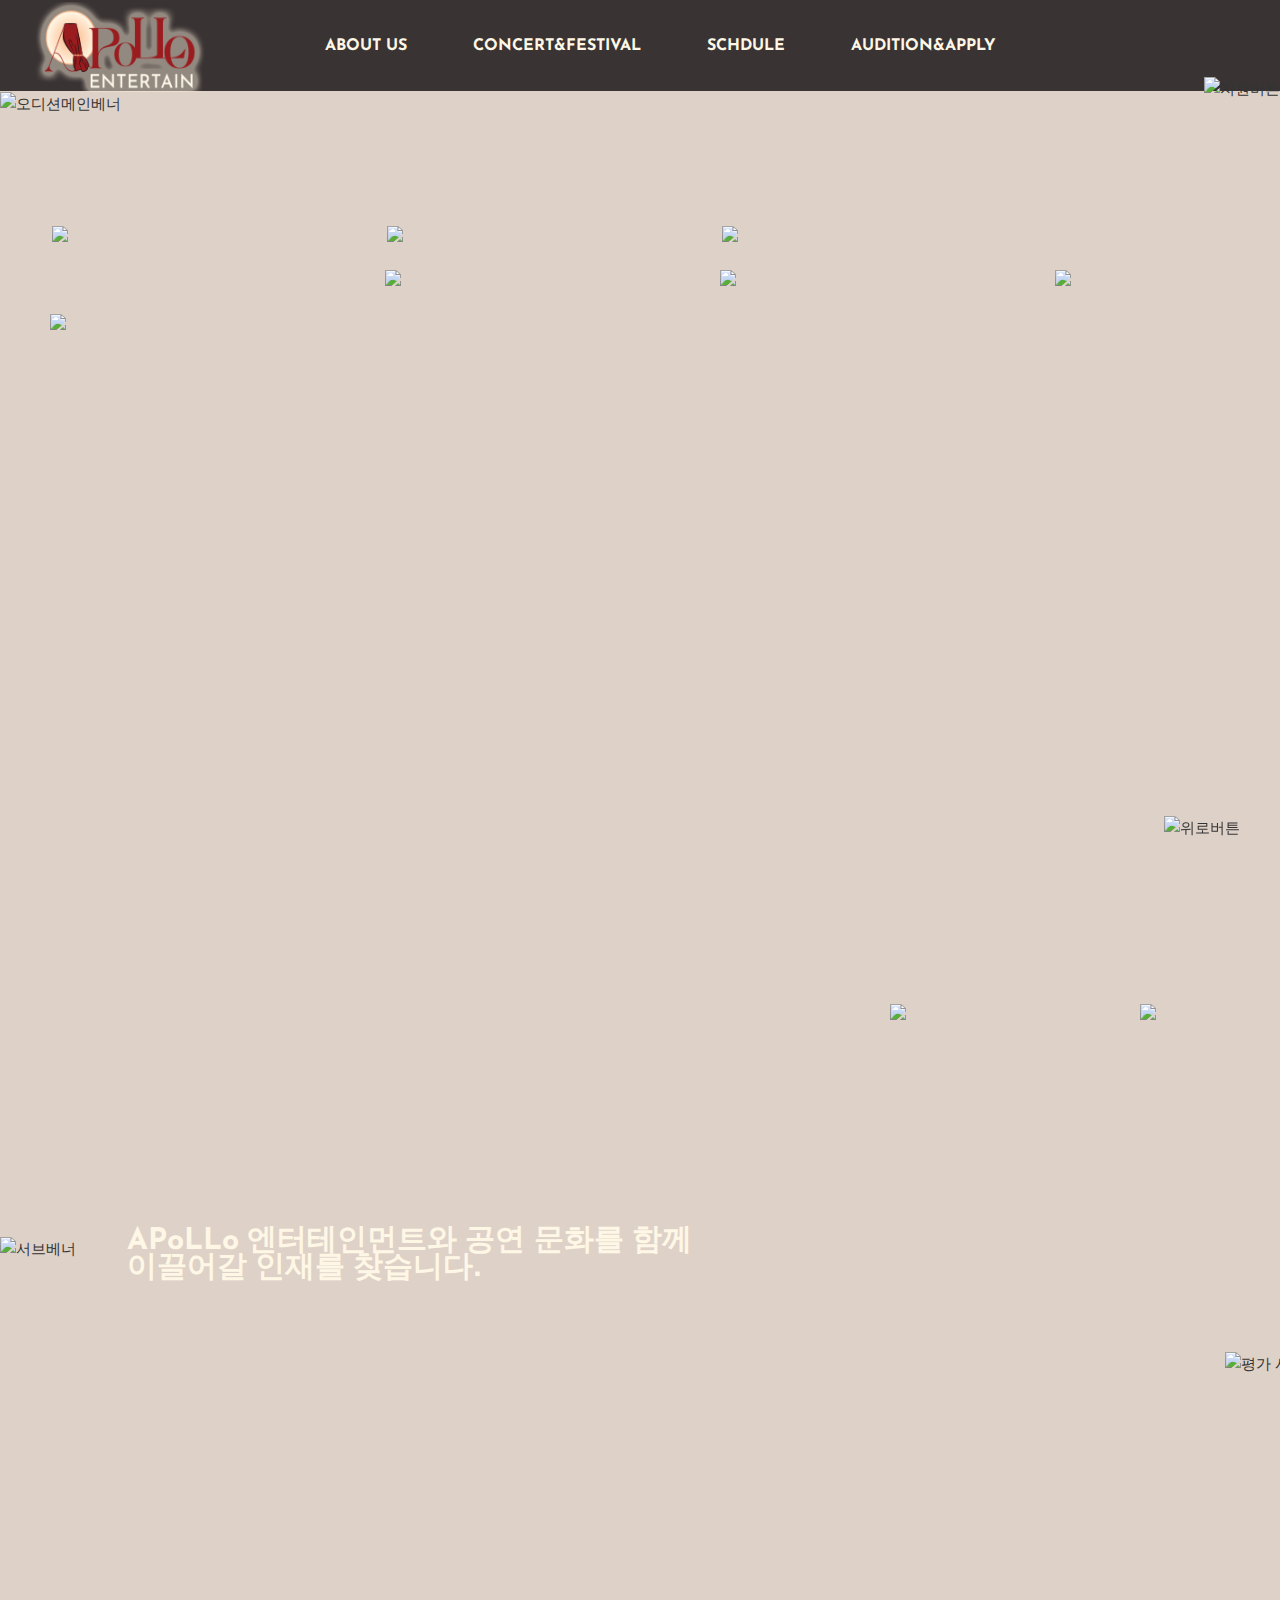
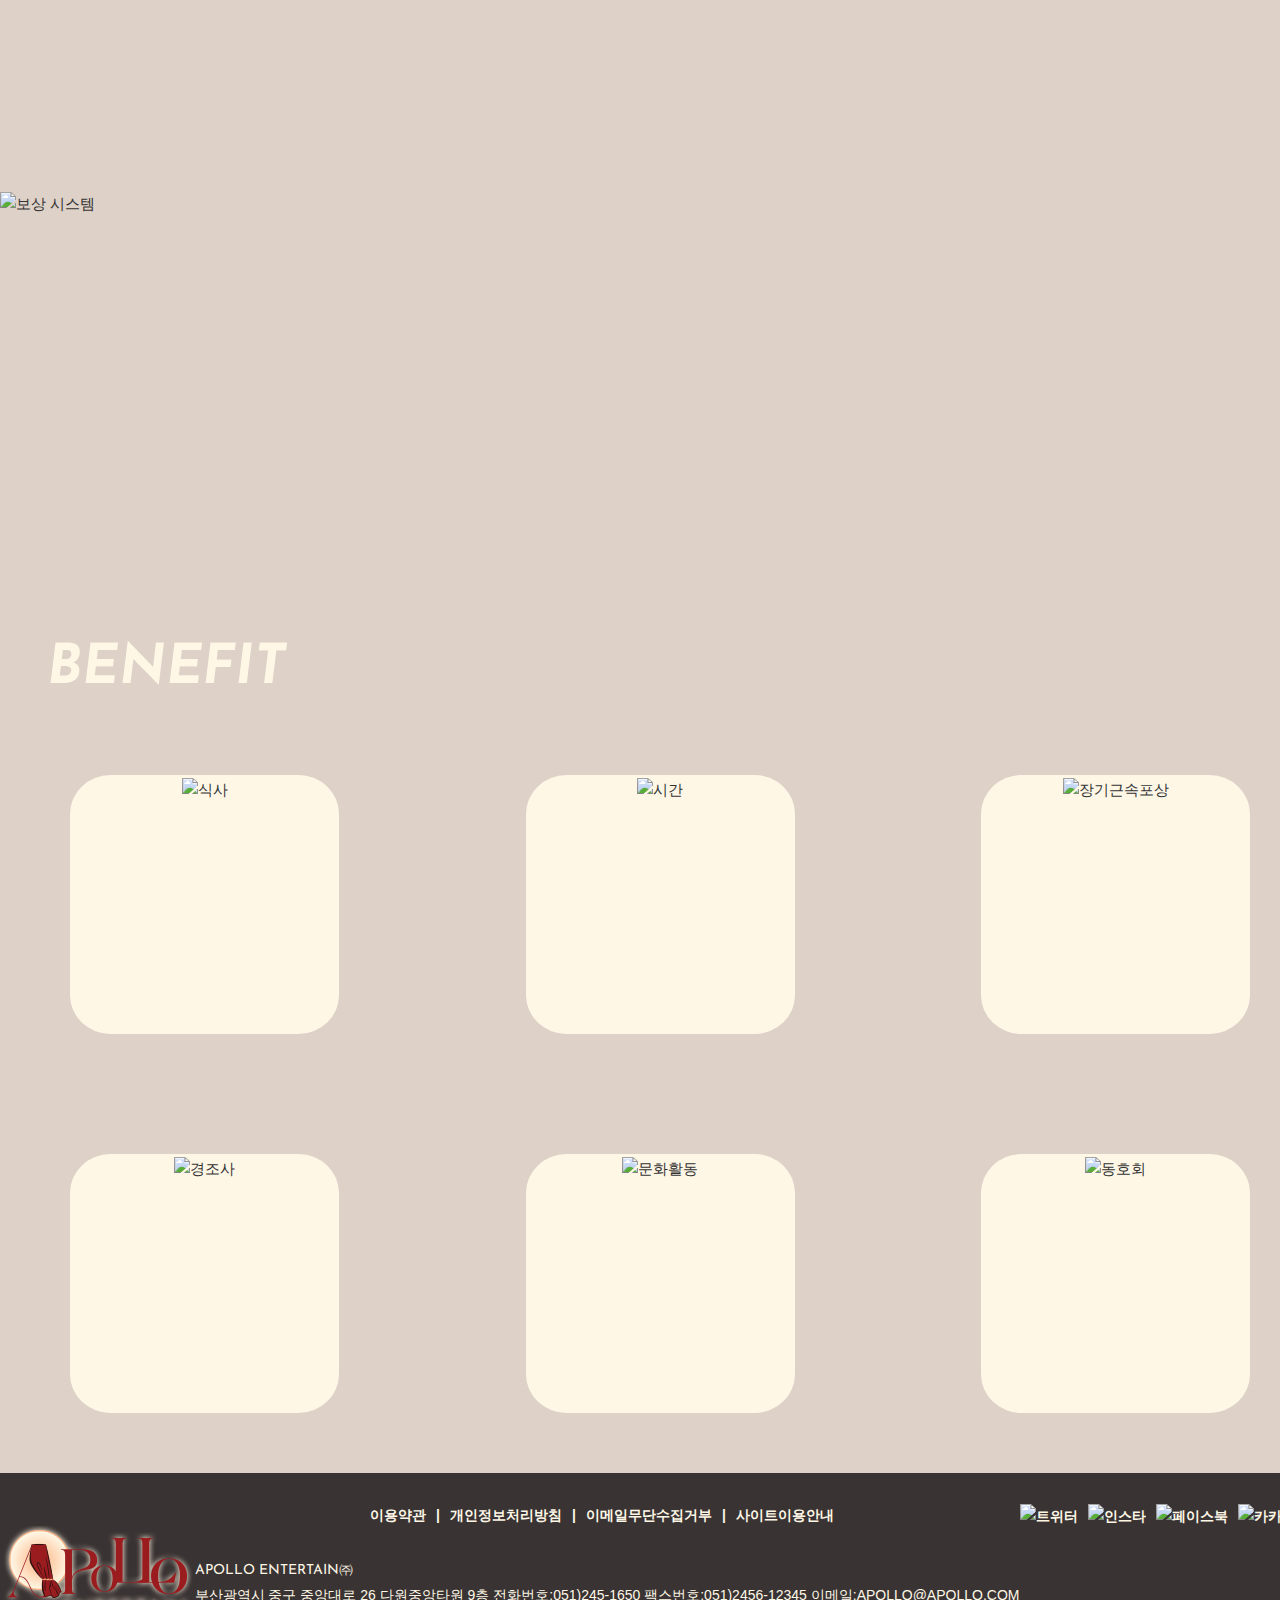
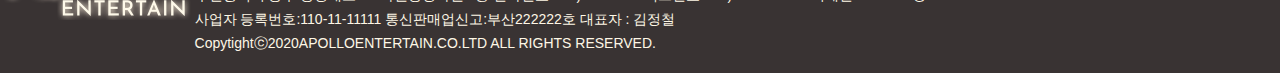
==== audition_apply.html @ 378e78f2 "Add files via upload" ====
<!DOCTYPE html>
<html lang="ko" dir="ltr">

<head>
    <meta charset="UTF-8">
    <meta http-equiv="X-UA-Compatible" content="IE=edge">
    <meta name="viewport" content="width=1450">
    <title>APoLLo ENTERTAIN</title>
    <!--css-->
    <link rel="stylesheet" href="./css/audition_apply.css">
    <!--파비콘-->
    <link rel="shortcut icon" href="./images/favicon.png" type="image/x-icon">
    <!--notosans-->
    <link rel="preconnect" href="https://fonts.googleapis.com">
    <link rel="preconnect" href="https://fonts.gstatic.com" crossorigin>
    <link
        href="https://fonts.googleapis.com/css2?family=Josefin+Sans:ital,wght@0,100;0,200;0,300;0,400;0,500;0,600;0,700;1,100;1,200;1,300;1,400;1,500;1,600;1,700&display=swap"
        rel="stylesheet">
    <!--josefin-->
    <link rel="preconnect" href="https://fonts.googleapis.com">
    <link rel="preconnect" href="https://fonts.gstatic.com" crossorigin>
    <link
        href="https://fonts.googleapis.com/css2?family=Josefin+Sans:ital,wght@0,100;0,200;0,300;0,400;0,500;0,600;0,700;1,100;1,200;1,300;1,400;1,500;1,600;1,700&display=swap"
        rel="stylesheet">
</head>

<body>
    <div id="header">
        <h1 id="logo">
            <a href="./index2.html"><img src="./images/main_logo.png" height="90px" width="175px" alt="로고이미지"></a>
        </h1>
        <ul id="gnb">
            <li><a href="./aboutus.html"><span class="josefin">ABOUT US</span></a></li>
            <li><a href="./tap.html"><span class="josefin">CONCERT&FESTIVAL</span></a></li>
            <li><a href="./schedule.html"><span class="josefin">SCHDULE</span></a></li>
            <li><a href="./audition_apply.html"><span class="josefin">AUDITION&APPLY</span></a></li>
        </ul>
    </div><!--header-->
    <div id="audition_banner">
        <img class="banner_img" src="./images/audition&apply/main_banner/audition_main.png" alt="오디션메인베너">
        <div class="apply_box">
            <a href="#"><img src="./images/audition&apply/main_banner/apply_tap.png" alt="지원버튼"></a>
        </div>
    </div><!--audition_banner-->




    <div id="audition">
        <ul class="first_line">
            <li class="change">
                <img src="./images/audition&apply/audition/stage_box.png" />
                <figcaption>
                    <h3>세트 디자인</h3>
                    <p>APoLLo와 함께 미래를 디자인할 인재를 고용합니다.</p><i class="ion-ios-arrow-right"></i>
                </figcaption>
                <a href="#"></a>
                </figure>
                <script type="text/javascript" src="./hover.js"></script>
            </li>
            <li class="change">
                <img src="./images/audition&apply/audition/acting_box.jpg.png" />
                <figcaption>
                    <h3>연기</h3>
                    <p>APoLLo가 꿈을 펼칠 연기자를 찾습니다.</p><i class="ion-ios-arrow-right"></i>
                </figcaption>
                <a href="#"></a>
                </figure>
                <script type="text/javascript" src="./hover.js"></script>
            </li>
            <li class="change">
                <img src="./images/audition&apply/audition/sound,video_box.jpg.png" />
                <figcaption>
                    <h3>음향/영상 효과</h3>
                    <p>APoLLo와 함께 문화공연예술을 이끌어갈 인재를 찾습니다.</p><i class="ion-ios-arrow-right"></i>
                </figcaption>
                <a href="#"></a>
                </figure>
                <script type="text/javascript" src="./hover.js"></script>
            </li>
        </ul>

        <ul class="second_line">
            <li class="change">
                <img src="./images/audition&apply/audition/makeup_box.jpg.png" />
                <figcaption>
                    <h3>분장/미용</h3>
                    <p>APoLLo와 함께 자신의 예술적 감각을 펼칠 인재를 찾고있습니다.</p><i class="ion-ios-arrow-right"></i>
                </figcaption>
                <a href="#"></a>
                </figure>
                <script type="text/javascript" src="./hover.js"></script>
            </li>
            <li class="change">
                <img src="./images/audition&apply/audition/dance_box.jpg.png" />
                <figcaption>
                    <h3>무용</h3>
                    <p>APoLLo가 자신의 독창적인 춤선을 가진 무용수를 찾고습니다.</p><i class="ion-ios-arrow-right"></i>
                </figcaption>
                <a href="#"></a>
                </figure>
                <script type="text/javascript" src="./hover.js"></script>
            </li>
            <li class="change">
                <img src="./images/audition&apply/audition/vocal_box.jpg.png" />
                <figcaption>
                    <h3>보컬</h3>
                    <p>APoLLo가 자신의 목소리를 뽑낼 인재를 찾고습니다.</p><i class="ion-ios-arrow-right"></i>
                </figcaption>
                <a href="#"></a>
                </figure>
                <script type="text/javascript" src="./hover.js"></script>
            </li>
        </ul>
        <ul class="third_line">
            <li class="change">
                <img src="./images/audition&apply/audition/prop_box.jpg.png" />
                <figcaption>
                    <h3>의상/소품</h3>
                    <p>APoLLo가 자신의 예술적 감각을 뽑낼 예술가를 찾고습니다.</p><i class="ion-ios-arrow-right"></i>
                </figcaption>
                <a href="#"></a>
                </figure>
                <script type="text/javascript" src="./hover.js"></script>
            </li>
        </ul>

        <ul class="fourth_line">
            <li class="change">
                <img src="./images/audition&apply/audition/FAQ_box.png" />
                <figcaption>
                    <h3><span class="josefin"> FAQ</span></h3>
                    <p>자주 묻는 질문을 확인해 보세요.</p><i class="ion-ios-arrow-right"></i>
                </figcaption>
                <a href="#"></a>
                <script type="text/javascript" src="./hover.js"></script>
            </li>

            <li class="change">
                <img src="./images/audition&apply/audition/notice_box.png" />
                <figcaption>
                    <h3><span class="josefin"> NOTICE</span></h3>
                    <p>2023년 4월 첫째주 센터 오디션 안내</p><i class="ion-ios-arrow-right"></i>
                </figcaption>
                <a href="#"></a>
                </figure>
                <script type="text/javascript" src="./hover.js"></script>
            </li>
        </ul>
    </div>
    </div><!--audition-->
    <div id="sub_banner">
        <!--포지션 기준-->
        <img src="./images/bg/apply_subbanner.png" alt="서브베너">
        <div class="sub_text">
            <!--포지션 앱솔루트-->
            <h1><span class="josefin"> APoLLo</span> 엔터테인먼트와 공연 문화를 함께 <br>
                이끌어갈 인재를 찾습니다.</h1>
        </div><!--sub_text-->
    </div><!--sub_banner-->

    <div id="system">
        <ul class="evaluation">
            <li><img class="right_slide" src="./images/audition&apply/benefit/evaluation.png" alt="평가 시스템"></li>
        </ul>
    </div>
    </ul><!--evaluation-->
    <ul class="compensation">
        <li><img class="left_slide" src="./images/audition&apply/benefit/compensation.png" alt="보상 시스템"> </li>
    </ul><!--evaluation-->
    </div><!--system-->
    <div id="benefit">
        <h1><img src="./images/text/benefit.png" alt=""></h1>
        <div class="benefit_box">
            <ul class="first_box">
                <li class="meal"><img src="./images/audition&apply/benefit/bene_meal.png" alt="식사"></li>
                <li class="time"><img src="./images/audition&apply/benefit/bene_time.png" alt="시간"></li>
                <li class="long"><img src="./images/audition&apply/benefit/bene_long.png" alt="장기근속포상"></li>
            </ul>
            <ul class="second_box">
                <li class="money"><img src="./images/audition&apply/benefit/bene_money.png" alt="경조사"></li>
                <li class="culture"><img src="./images/audition&apply/benefit/bene_culture.png" alt="문화활동"></li>
                <li class="club"><img src="./images/audition&apply/benefit/bene_club.png" alt="동호회"></li>
            </ul>
        </div>
    </div><!--benefit-->




    <div id="footer">
        <!--배경이미지-->
        <div class="footer_inner">
            <!--가운데정렬ㄴ-->
            <h1 class="logo"><a href="./index2.html"><img src="./images/footer_logo.png" alt="로고"></a></h1>
            <div>
                <ul>
                    <li><a href="#">이용약관</a></li>
                    <li> | </li>
                    <li><a href="#">개인정보처리방침</a></li>
                    <li> | </li>
                    <li><a href="#">이메일무단수집거부</a></li>
                    <li> | </li>
                    <li><a href="#">사이트이용안내</a></li>
                </ul>

                <p><span class="josefin">APOLLO ENTERTAIN</span>㈜</p>
                <p> 부산광역시 중구 중앙대로 26 다원중앙타원 9층 전화번호:051)245-1650 팩스번호:051)2456-12345 이메일:APOLLO@APOLLO.COM <br>
                    사업자
                    등록번호:110-11-11111 통신판매업신고:부산222222호 대표자 : 김정철 <br> Copytightⓒ2020APOLLOENTERTAIN.CO.LTD ALL
                    RIGHTS
                    RESERVED.</p>
            </div>
            <ul class="sns">
                <li><a target="_blank" href="https://twitter.com/?lang=ko"><img src="./images/ICON/twiter_sns.png"
                            alt="트위터"></a></li>
                <li><a target="_blank" href="https://www.instagram.com/"><img src="./images/ICON/inster_sns.png"
                            alt="인스타"></a></li>
                <li><a target="_blank" href=https://ko-kr.facebook.com /><img src="./images/ICON/facebook_sns.png"
                        alt="페이스북"></a></li>
                <li><a target="_blank"
                        href="https://play.google.com/store/apps/details?id=com.kakao.talk&hl=ko&gl=US&pli=1"><img
                            src="./images/ICON/kakao_sns.png" alt="카카오톡"></a></li>
        </div><!--footer_inner-->
    </div><!--footer-->
    <div id="top">
        <div class="top_button">
            <a href="#"><img src="./images/ICON/TOP_Arrow(UP).png" alt="위로버튼"></a>
        </div><!--top_button-->
    </div><!--top-->
</body>
---- css/audition_apply.css ----
* {
    padding: 0;
    margin: 0;
}

a {
    text-decoration: none;
    color: inherit;
}

ul,
ol {
    list-style: none;
}

img,
video,
iframe {
    vertical-align: middle;
}

body {
    background-color: #ded1c8;
    min-width: 1320px;
    font-size: 15px;
    line-height: 24px;
    color: #333;
    font-family: 'Noto Sans KR', sans-serif;
    ;
}

.josefin {
    font-family: 'Josefin Sans', sans-serif;
}


#header {
    position: relative;
    background-color: #393333;
    width: 100%;
    margin: 0 auto;
    display: flex;
    justify-content: space-evenly;
    align-items: center;
}

#logo {
    position: absolute;
    top: 2px;
    left: 3px;
    padding-left: 30px;
}


#header ul {
    display: flex;
}

#header ul li {
    color: #fef7e6;
    font-size: 16px;
    font-weight: bold;
    padding: 33px;

}

#header ul li:hover {
    font-size: 16px;
    background-color: #fef7e6;
    transition: all 0.5s;
    color: #9b1c1f;
}

#audition_banner {
    position: relative;
}

.banner_img {
    width: 100%;
}

.apply_box {
    position: absolute;
    bottom: 15px;
    right: 40px;
}

#audition {
    position: relative;
    margin: 0 auto;
    width: 1380px;
    height: 1020px;
}

.first_line {
    margin-top: 100px;
    display: flex;
    justify-content: start;
    padding-left: 42px;
}

li.change {
    position: relative;
    overflow: hidden;
    margin: 10px;
    min-width: 230px;
    max-width: 315px;
    width: 100%;
    color: #fef7e6;
    text-align: left;
    font-size: 16px;
}

li.change {
    -webkit-box-sizing: border-box;
    box-sizing: border-box;
    -webkit-transition: all 0.2s ease;
    transition: all 0.2s ease;
}

li.change img {
    max-width: 100%;
    backface-visibility: hidden;
    vertical-align: top;
}

li.change:after,
li.change figcaption {
    position: absolute;
    top: 0;
    bottom: 0;
    left: 0;
    right: 0;
}

li.change:after {
    content: '';
    background-color: rgba(0, 0, 0, 0.9);
    -webkit-transition: all 0.2s ease;
    transition: all 0.2s ease;
    opacity: 0;
}

li.change figcaption {
    z-index: 1;
    padding: 40px;
}

li.change h3,
{
width: 100%;
margin: 5px 0;
padding: 0;
}

li.change h3 {
    text-align: center;
    line-height: 1.1em;
    font-weight: 700;
    font-size: 1.4em;
    text-transform: uppercase;
    opacity: 0;
    padding-bottom: 20px;

}

li.change p {

    text-align: center;
    font-size: 0.8em;
    font-weight: 300;
    letter-spacing: 1px;
    opacity: 0;
    top: 50%;
    -webkit-transform: translateY(40px);
    transform: translateY(40px);
}

li.change i {
    align-items: center;
    text-align: center;
    position: absolute;
    bottom: 10px;
    right: 10px;
    padding: 20px 25px;
    font-size: 34px;
    opacity: 0;
    -webkit-transform: translateX(-10px);
    transform: translateX(-10px);
}

li.change a {
    position: absolute;
    top: 0;
    bottom: 0;
    left: 0;
    right: 0;
    z-index: 1;
}

li.change:hover img,
li.change.hover img {
    zoom: 1;
    filter: alpha(opacity=50);
    -webkit-opacity: 0.5;
    opacity: 40;
}

li.change:hover:after,
li.change.hover:after {
    opacity: 90%;
    position: absolute;
    top: 10px;
    bottom: 10px;
    left: 10px;
    right: 10px;
}

li.change:hover h3,
li.change.hover h3,
li.change:hover p,
li.change.hover p,
li.change:hover i,
li.change.hover i {
    -webkit-transform: translate(0px, 0px);
    transform: translate(0px, 0px);
    opacity: 100;
}

.second_line {
    display: flex;
    justify-content: flex-end;
}

.third_line {
    padding-left: 40px;
}

.fourth_line {
    position: absolute;
    display: flex;
    bottom: 198px;
    right: 0;
}

#sub_banner {
    position: relative;
}

#sub_banner img {
    width: 100%;
}

.sub_text {
    position: absolute;
    top: 63%;
    left: 31%;
    transform: translate(-50%, -50%);
    color: #fef7e6;
    font-size: 15px;
}

#system {
    margin: 0 auto;
    box-sizing: border-box;
}

.evaluation {
    margin-top: 90px;
    display: flex;
    justify-content: end;
    width: 100%;
    height: 400px;
}


.compensation {
    margin-top: 40px;
    display: flex;
    justify-content: start;
    width: 100%;
    height: 400px;
}


#benefit {
    margin: 0 auto;
    background: url(../images/bg/schedule_bg.png);
    width: 100%;
    text-align: center;
}

.first_box {
    padding-bottom: 60px;
    padding-left: 60px;
    padding-right: 60px;
    padding-top: 40px;
    display: flex;
    justify-content: space-between;
}

.second_box {
    padding: 60px;
    display: flex;
    justify-content: space-between;
}

#benefit h1 {
    padding: 50px;
    text-align: left;
}

.benefit_box {
    margin: 0 auto;
    width: 1300px;
}

.meal {
    top: 230px;
    background-color: #fef7e6;
    width: 265px;
    height: 255px;
    border: 2px solid #fef7e6;
    border-radius: 15%;
    left: -90px;
}



.time {
    top: 230px;
    left: 350px;
    background-color: #fef7e6;
    width: 265px;
    height: 255px;
    border: 2px solid #fef7e6;
    border-radius: 15%;
}


.long {

    top: 230px;
    left: 790px;
    background-color: #fef7e6;
    width: 265px;
    height: 255px;
    border: 2px solid #fef7e6;
    border-radius: 15%;
}

.money {

    top: 590px;
    background-color: #fef7e6;
    width: 265px;
    height: 255px;
    border: 2px solid #fef7e6;
    border-radius: 15%;
    left: -90px;
}


.culture {

    top: 590px;
    left: 350px;
    background-color: #fef7e6;
    width: 265px;
    height: 255px;
    border: 2px solid #fef7e6;
    border-radius: 15%;
}


.club {

    top: 590px;
    left: 790px;
    background-color: #fef7e6;
    width: 265px;
    height: 255px;
    border: 2px solid #fef7e6;
    border-radius: 15%;
}


#footer {
    background-color: #393333;
}

.footer_inner {
    width: 1320px;
    margin: 0 auto;
    color: #fef7e6;
    font-size: 14px;
    display: flex;
    text-align: left;
    justify-content: space-between;
}

.footer_inner a {
    color: #fef7e6;
}

.footer_inner ul {
    display: flex;
    justify-content: center;
    padding: 30px 0;
}

.footer_inner ul li {
    padding-right: 10px;
    font-weight: bold;

}

.logo {
    align-items: center;
    height: 200px;
    display: flex;
}

#top {
    display: inline-block;
    padding: 20px;
    position: fixed;
    right: 20px;
    bottom: 40px;
    z-index: 99;
}
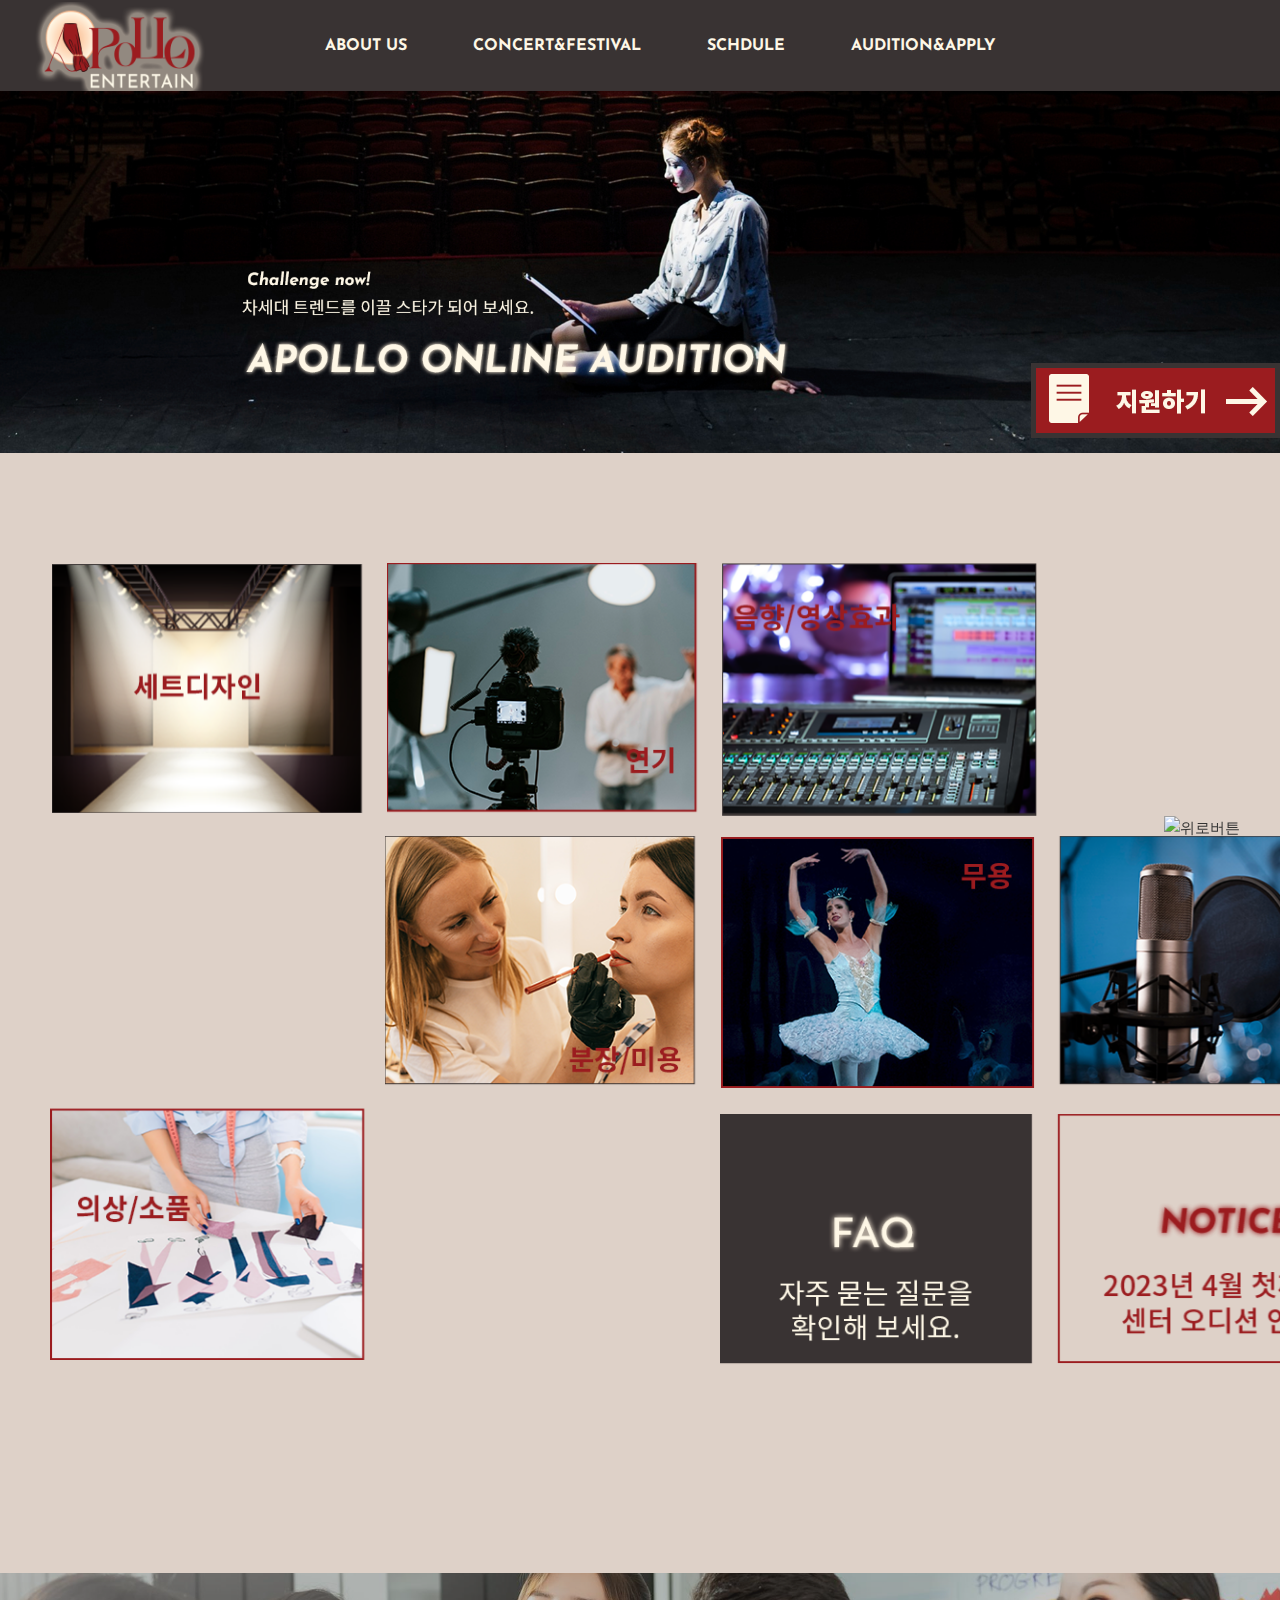
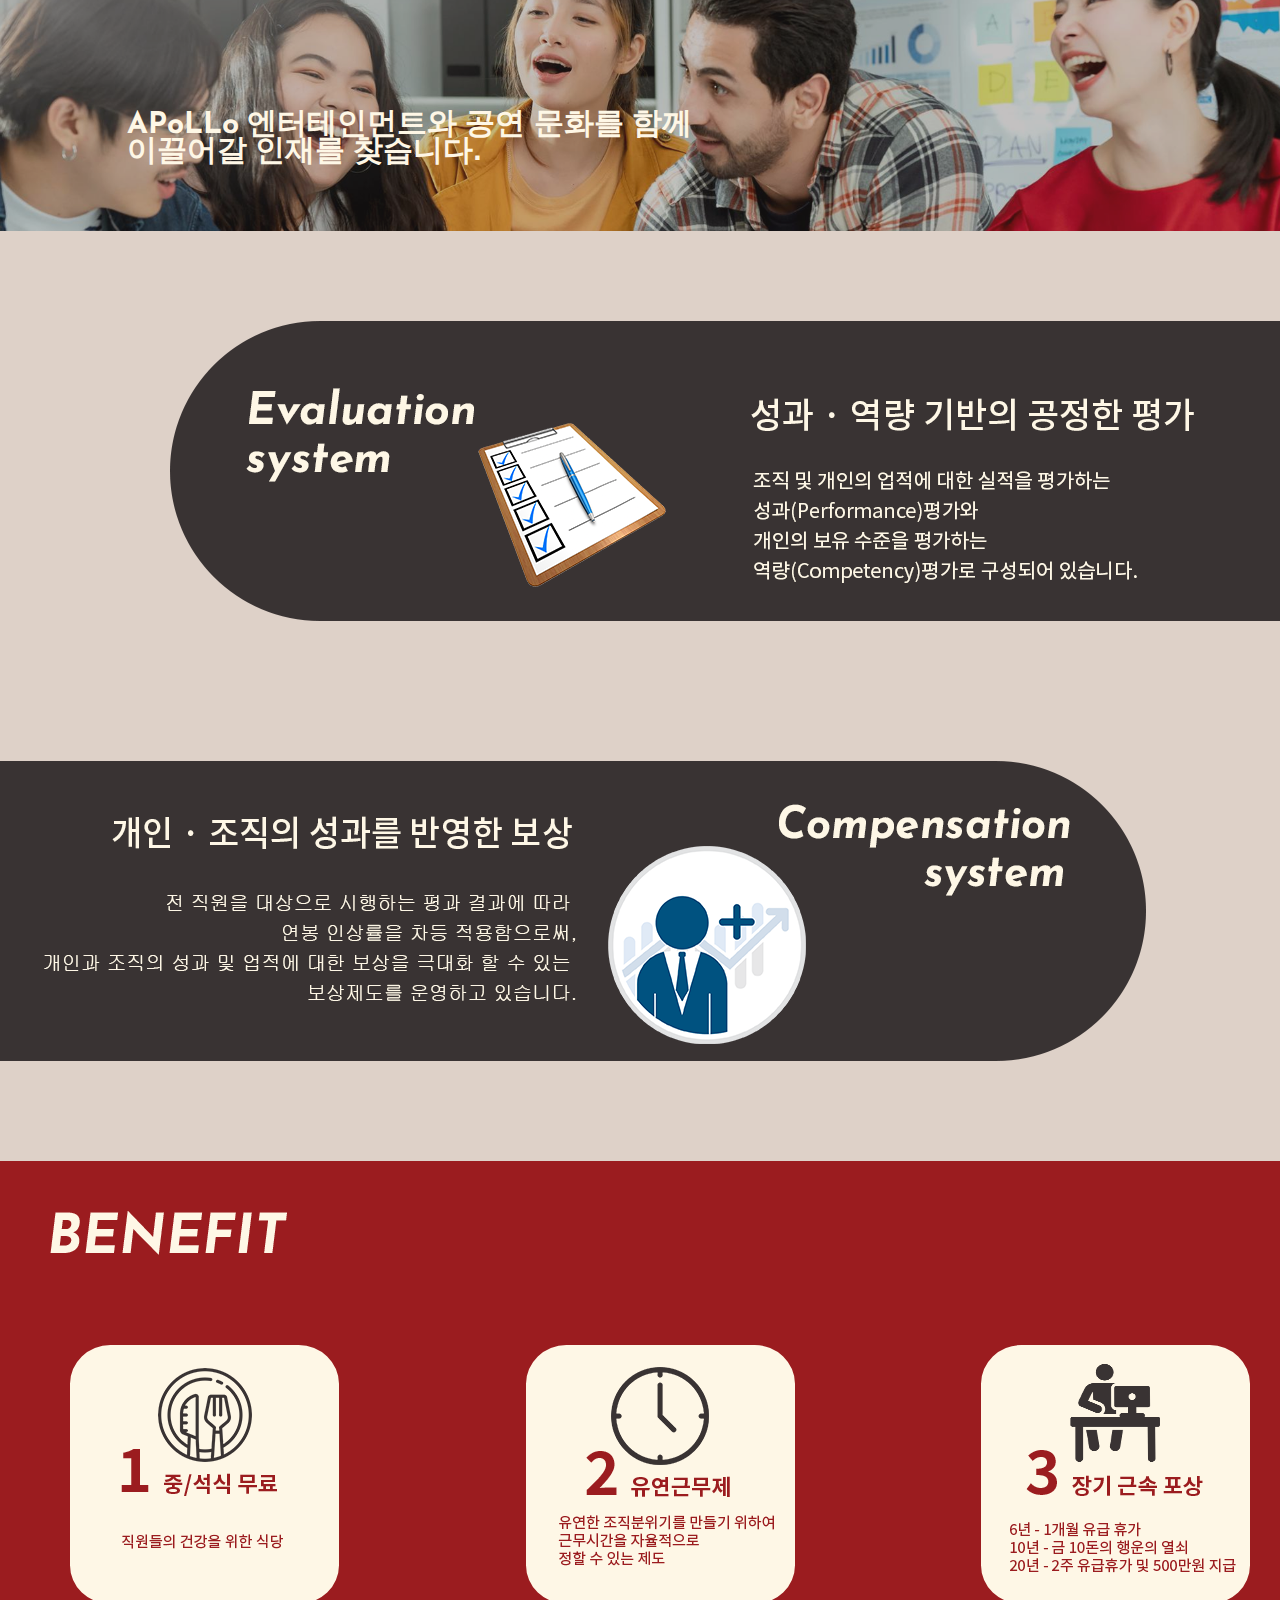
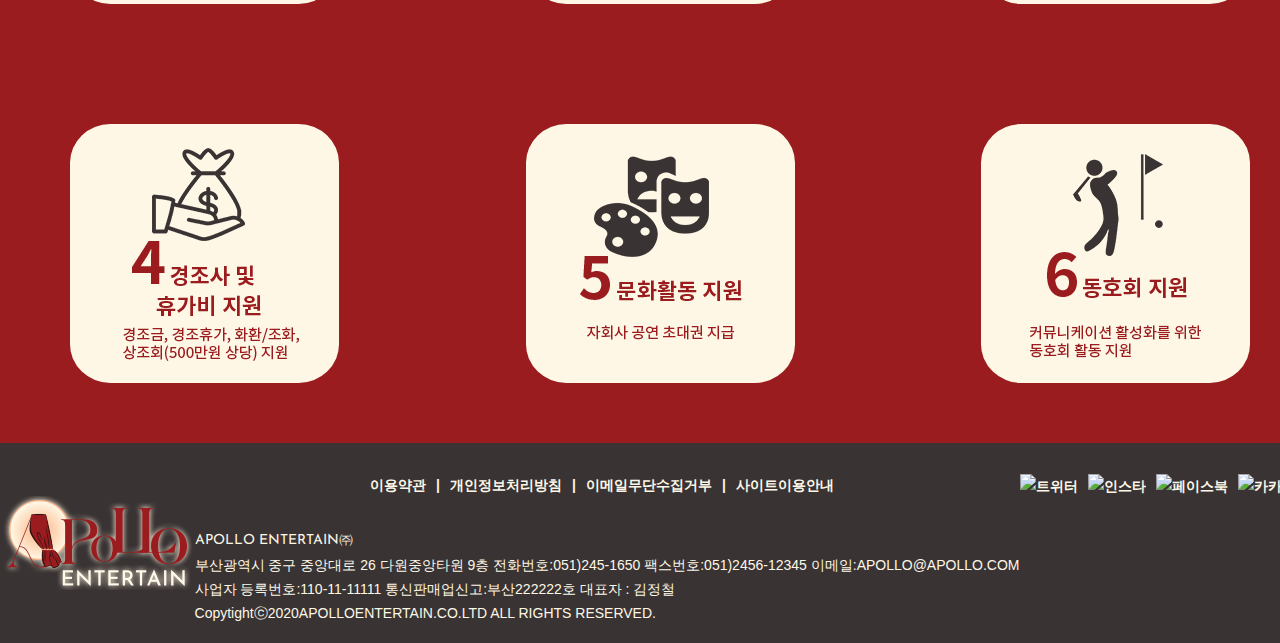
==== commit ec1075d1: "Add files via upload" ====
--- a/audition_apply.html
+++ b/audition_apply.html
@@ -27,7 +27,7 @@
 <body>
     <div id="header">
         <h1 id="logo">
-            <a href="./index2.html"><img src="./images/main_logo.png" height="90px" width="175px" alt="로고이미지"></a>
+            <a href="./index.html"><img src="./images/main_logo.png" height="90px" width="175px" alt="로고이미지"></a>
         </h1>
         <ul id="gnb">
             <li><a href="./aboutus.html"><span class="josefin">ABOUT US</span></a></li>
@@ -192,7 +192,7 @@
         <!--배경이미지-->
         <div class="footer_inner">
             <!--가운데정렬ㄴ-->
-            <h1 class="logo"><a href="./index2.html"><img src="./images/footer_logo.png" alt="로고"></a></h1>
+            <h1 class="logo"><a href="./index.html"><img src="./images/footer_logo.png" alt="로고"></a></h1>
             <div>
                 <ul>
                     <li><a href="#">이용약관</a></li>
